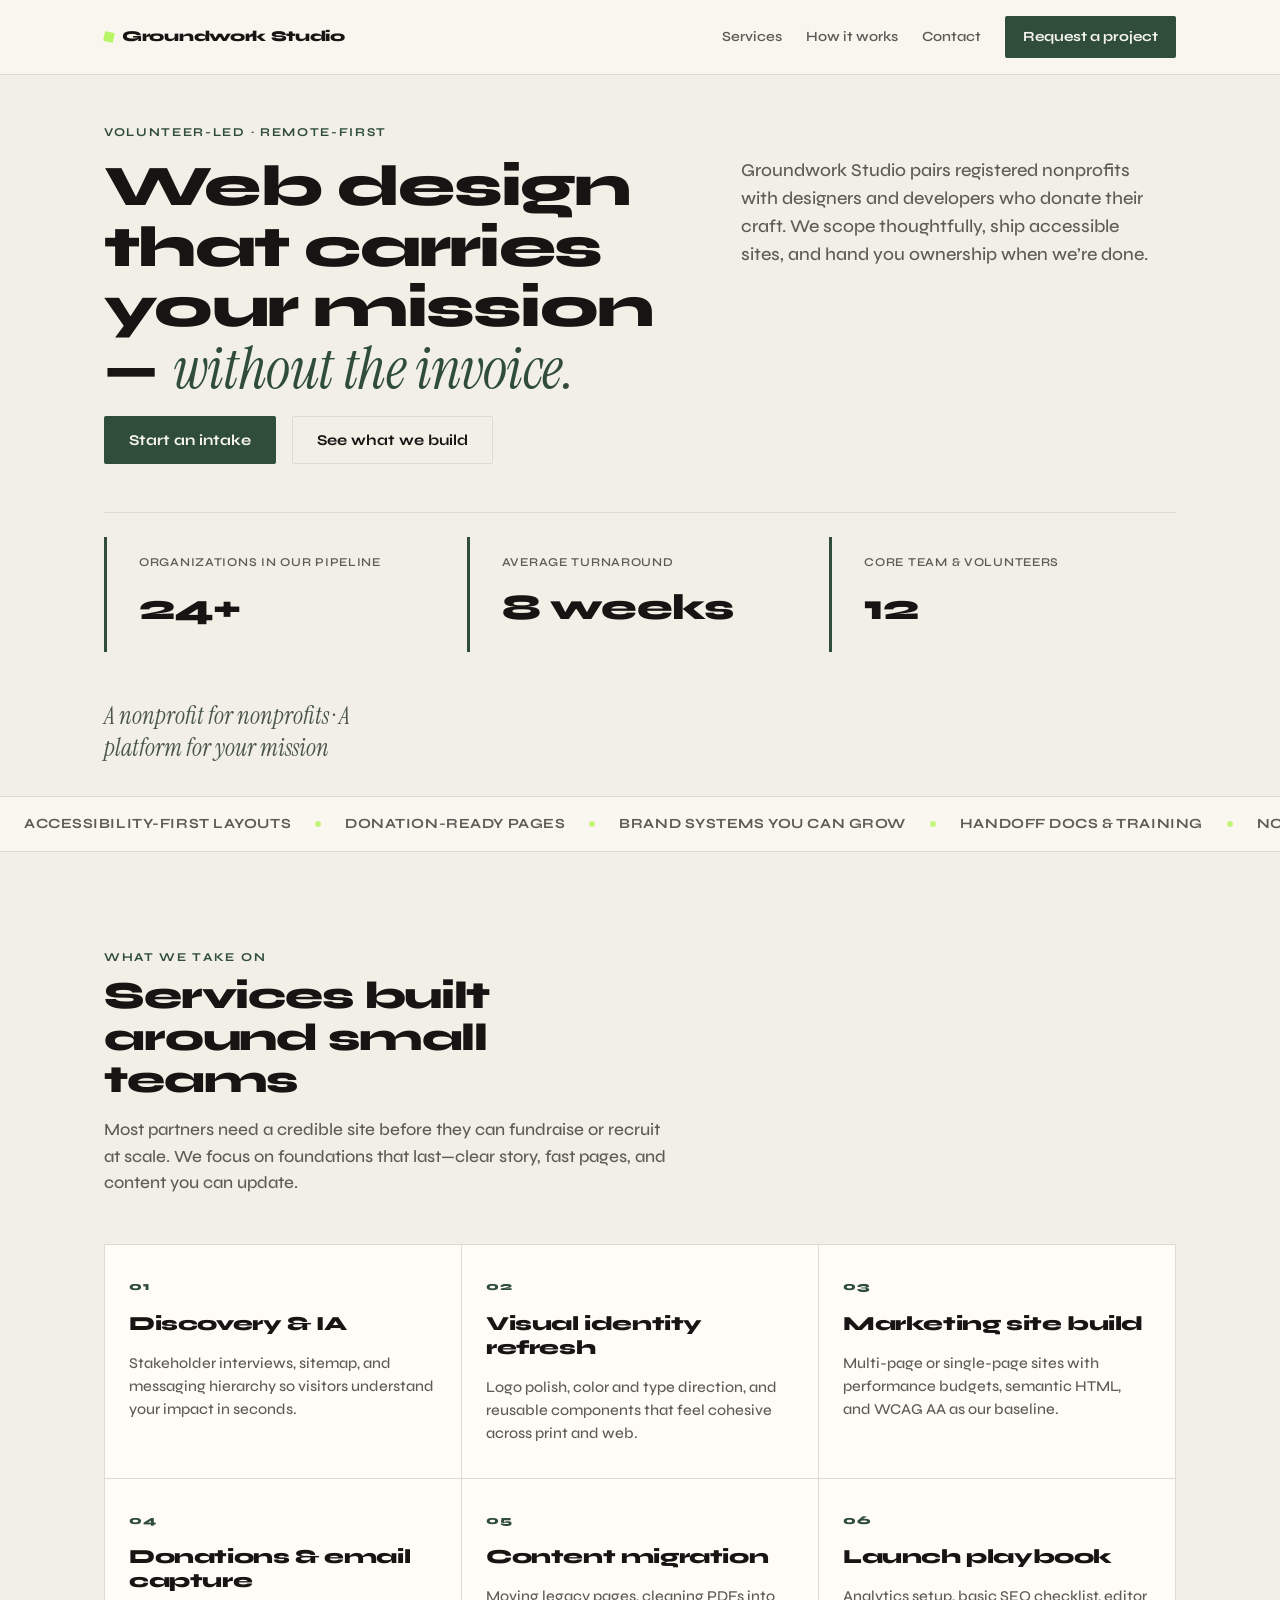
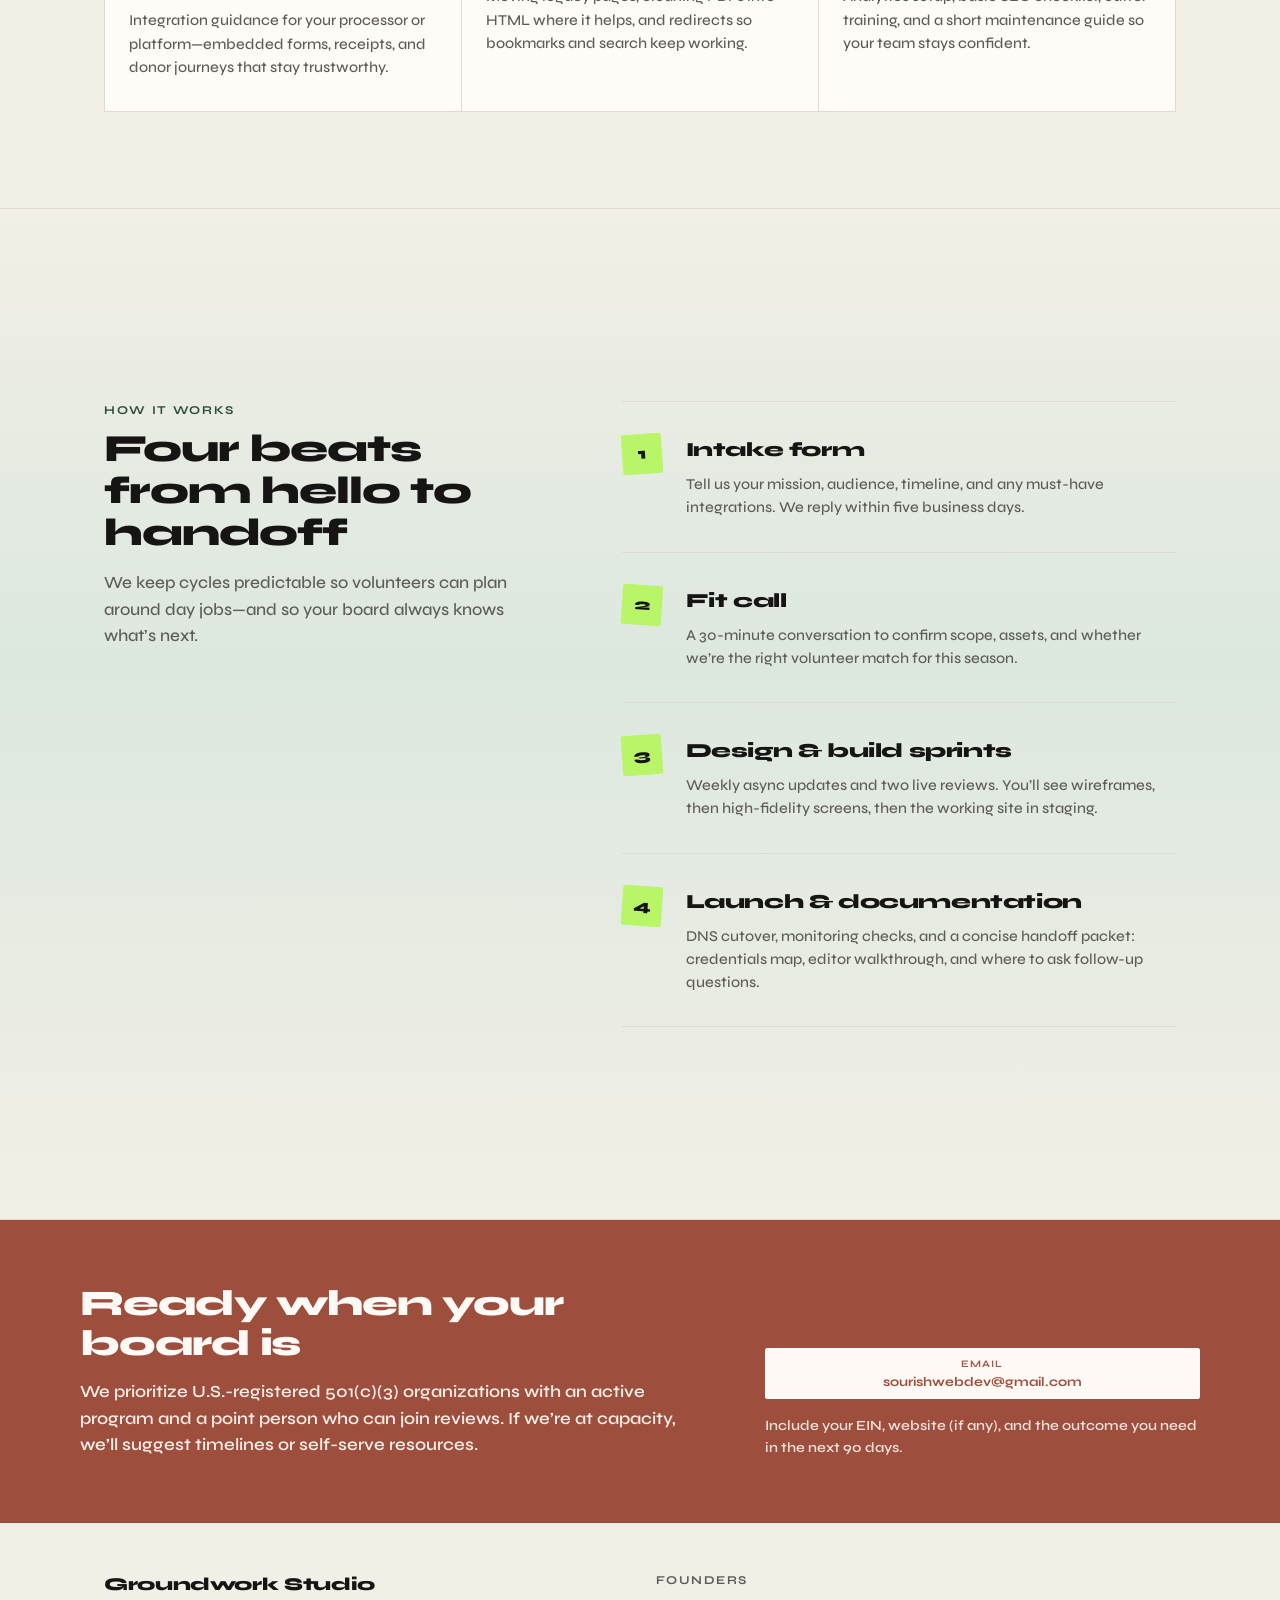
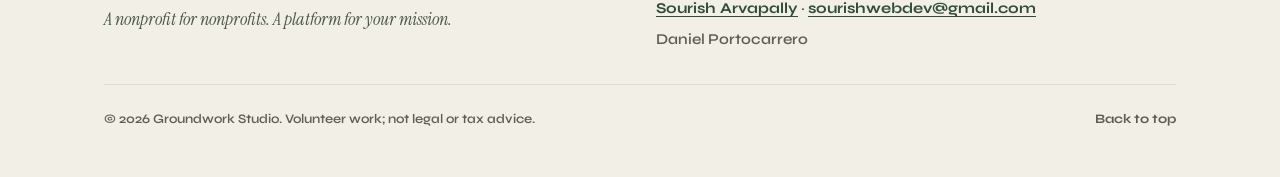
==== index.html @ df9b1c4f "Initial commit: Groundwork Studio site and demo folders" ====
<!DOCTYPE html>
<html lang="en">
  <head>
    <meta charset="UTF-8" />
    <meta name="viewport" content="width=device-width, initial-scale=1.0" />
    <meta name="theme-color" content="#f2efe6" />
    <meta
      name="description"
      content="Groundwork Studio — free web design for registered nonprofits. Built by volunteers who believe your mission deserves a strong home online."
    />
    <title>Groundwork Studio — Web design for nonprofits, at no cost</title>
    <link rel="preconnect" href="https://fonts.googleapis.com" />
    <link rel="preconnect" href="https://fonts.gstatic.com" crossorigin />
    <link
      href="https://fonts.googleapis.com/css2?family=Instrument+Serif:ital@0;1&family=Syne:wght@400;500;600;700;800&display=swap"
      rel="stylesheet"
    />
    <link rel="stylesheet" href="styles.css" />
  </head>
  <body>
    <a class="skip-link" href="#main">Skip to content</a>

    <header class="site-header" id="top">
      <nav class="nav" aria-label="Primary">
        <a class="nav__brand" href="#top">
          <span class="nav__brand-mark" aria-hidden="true"></span>
          Groundwork Studio
        </a>
        <button
          class="nav__toggle"
          type="button"
          aria-expanded="false"
          aria-controls="nav-menu"
          data-nav-toggle
        >
          <span class="nav__toggle-bar" aria-hidden="true"></span>
          <span class="nav__toggle-bar" aria-hidden="true"></span>
          <span class="visually-hidden">Menu</span>
        </button>
        <div class="nav__links" id="nav-menu" data-nav-menu>
          <a class="nav__link" href="#services">Services</a>
          <a class="nav__link" href="#process">How it works</a>
          <a class="nav__link" href="#contact">Contact</a>
          <a class="nav__cta" href="#apply">Request a project</a>
        </div>
      </nav>
    </header>

    <main id="main">
      <section class="hero" aria-labelledby="hero-title">
        <div class="hero__grid">
          <p class="hero__eyebrow">Volunteer-led · Remote-first</p>
          <h1 id="hero-title" class="hero__title">
            Web design that carries your mission—
            <em class="hero__title-accent">without the invoice.</em>
          </h1>
          <p class="hero__lede">
            Groundwork Studio pairs registered nonprofits with designers and developers who
            donate their craft. We scope thoughtfully, ship accessible sites, and hand you
            ownership when we’re done.
          </p>
          <div class="hero__actions">
            <a class="btn btn--primary" href="#apply">Start an intake</a>
            <button type="button" class="btn btn--ghost" data-open-portfolio>
              See what we build
            </button>
          </div>
          <dl class="hero__stats" aria-label="Impact at a glance">
            <div class="hero__stat">
              <dt class="hero__stat-label">Organizations in our pipeline</dt>
              <dd class="hero__stat-value"><span data-count="24">0</span>+</dd>
            </div>
            <div class="hero__stat">
              <dt class="hero__stat-label">Average turnaround</dt>
              <dd class="hero__stat-value"><span data-count="8">0</span> weeks</dd>
            </div>
            <div class="hero__stat">
              <dt class="hero__stat-label">Core team &amp; volunteers</dt>
              <dd class="hero__stat-value"><span data-count="12">0</span></dd>
            </div>
          </dl>
        </div>
        <p class="hero__tagline" aria-hidden="true">
          <span class="hero__tagline-inner">A nonprofit for nonprofits · A platform for your mission</span>
        </p>
      </section>

      <div class="marquee" role="presentation" aria-hidden="true">
        <div class="marquee__track">
          <div class="marquee__group">
            <span>Accessibility-first layouts</span>
            <span class="marquee__dot"></span>
            <span>Donation-ready pages</span>
            <span class="marquee__dot"></span>
            <span>Brand systems you can grow</span>
            <span class="marquee__dot"></span>
            <span>Handoff docs &amp; training</span>
            <span class="marquee__dot"></span>
            <span>No agency retainers</span>
            <span class="marquee__dot"></span>
          </div>
          <div class="marquee__group" aria-hidden="true">
            <span>Accessibility-first layouts</span>
            <span class="marquee__dot"></span>
            <span>Donation-ready pages</span>
            <span class="marquee__dot"></span>
            <span>Brand systems you can grow</span>
            <span class="marquee__dot"></span>
            <span>Handoff docs &amp; training</span>
            <span class="marquee__dot"></span>
            <span>No agency retainers</span>
            <span class="marquee__dot"></span>
          </div>
        </div>
      </div>

      <section class="section section--services" id="services" aria-labelledby="services-title">
        <div class="section__head">
          <p class="section__kicker">What we take on</p>
          <h2 id="services-title" class="section__title">Services built around small teams</h2>
          <p class="section__intro">
            Most partners need a credible site before they can fundraise or recruit at scale. We
            focus on foundations that last—clear story, fast pages, and content you can update.
          </p>
        </div>
        <ul class="services">
          <li class="service-card">
            <span class="service-card__index">01</span>
            <h3 class="service-card__title">Discovery &amp; IA</h3>
            <p class="service-card__text">
              Stakeholder interviews, sitemap, and messaging hierarchy so visitors understand
              your impact in seconds.
            </p>
          </li>
          <li class="service-card">
            <span class="service-card__index">02</span>
            <h3 class="service-card__title">Visual identity refresh</h3>
            <p class="service-card__text">
              Logo polish, color and type direction, and reusable components that feel cohesive
              across print and web.
            </p>
          </li>
          <li class="service-card">
            <span class="service-card__index">03</span>
            <h3 class="service-card__title">Marketing site build</h3>
            <p class="service-card__text">
              Multi-page or single-page sites with performance budgets, semantic HTML, and WCAG
              AA as our baseline.
            </p>
          </li>
          <li class="service-card">
            <span class="service-card__index">04</span>
            <h3 class="service-card__title">Donations &amp; email capture</h3>
            <p class="service-card__text">
              Integration guidance for your processor or platform—embedded forms, receipts, and
              donor journeys that stay trustworthy.
            </p>
          </li>
          <li class="service-card">
            <span class="service-card__index">05</span>
            <h3 class="service-card__title">Content migration</h3>
            <p class="service-card__text">
              Moving legacy pages, cleaning PDFs into HTML where it helps, and redirects so
              bookmarks and search keep working.
            </p>
          </li>
          <li class="service-card">
            <span class="service-card__index">06</span>
            <h3 class="service-card__title">Launch playbook</h3>
            <p class="service-card__text">
              Analytics setup, basic SEO checklist, editor training, and a short maintenance guide
              so your team stays confident.
            </p>
          </li>
        </ul>
      </section>

      <section class="section section--process" id="process" aria-labelledby="process-title">
        <div class="process-layout">
          <div class="process-layout__intro">
            <p class="section__kicker">How it works</p>
            <h2 id="process-title" class="section__title">Four beats from hello to handoff</h2>
            <p class="section__intro">
              We keep cycles predictable so volunteers can plan around day jobs—and so your board
              always knows what’s next.
            </p>
          </div>
          <ol class="steps">
            <li class="step">
              <span class="step__num" aria-hidden="true">1</span>
              <div class="step__body">
                <h3 class="step__title">Intake form</h3>
                <p class="step__text">
                  Tell us your mission, audience, timeline, and any must-have integrations. We
                  reply within five business days.
                </p>
              </div>
            </li>
            <li class="step">
              <span class="step__num" aria-hidden="true">2</span>
              <div class="step__body">
                <h3 class="step__title">Fit call</h3>
                <p class="step__text">
                  A 30-minute conversation to confirm scope, assets, and whether we’re the right
                  volunteer match for this season.
                </p>
              </div>
            </li>
            <li class="step">
              <span class="step__num" aria-hidden="true">3</span>
              <div class="step__body">
                <h3 class="step__title">Design &amp; build sprints</h3>
                <p class="step__text">
                  Weekly async updates and two live reviews. You’ll see wireframes, then high-fidelity
                  screens, then the working site in staging.
                </p>
              </div>
            </li>
            <li class="step">
              <span class="step__num" aria-hidden="true">4</span>
              <div class="step__body">
                <h3 class="step__title">Launch &amp; documentation</h3>
                <p class="step__text">
                  DNS cutover, monitoring checks, and a concise handoff packet: credentials map,
                  editor walkthrough, and where to ask follow-up questions.
                </p>
              </div>
            </li>
          </ol>
        </div>
      </section>

      <section class="cta-band" id="apply" aria-labelledby="cta-title">
        <div class="cta-band__inner">
          <div class="cta-band__copy">
            <h2 id="cta-title" class="cta-band__title">Ready when your board is</h2>
            <p class="cta-band__text">
              We prioritize U.S.-registered 501(c)(3) organizations with an active program and a
              point person who can join reviews. If we’re at capacity, we’ll suggest timelines or
              self-serve resources.
            </p>
          </div>
          <div class="cta-band__actions" id="contact">
            <a
              class="btn btn--dark btn--stacked"
              href="mailto:sourishwebdev@gmail.com?subject=Groundwork%20Studio%20project%20intake"
            >
              <span class="btn__pretext">Email</span>
              <span class="btn__email">sourishwebdev@gmail.com</span>
            </a>
            <p class="cta-band__note">
              Include your EIN, website (if any), and the outcome you need in the next 90 days.
            </p>
          </div>
        </div>
      </section>
    </main>

    <dialog class="portfolio-modal" id="portfolio-modal" aria-labelledby="portfolio-modal-title">
      <div class="portfolio-modal__panel">
        <div class="portfolio-modal__head">
          <div>
            <h2 id="portfolio-modal-title" class="portfolio-modal__title">What we build</h2>
            <p class="portfolio-modal__subtitle">
              Four static demos—each opens in its own folder so you can click around the full layout.
            </p>
          </div>
          <button
            type="button"
            class="portfolio-modal__close"
            data-close-portfolio
            aria-label="Close"
          >
            <span aria-hidden="true">×</span>
          </button>
        </div>
        <ul class="portfolio-modal__grid">
          <li>
            <a class="portfolio-modal__card" href="animalshelter/index.html">
              <span class="portfolio-modal__card-title">Mohawk Hudson Humane Center</span>
              <span class="portfolio-modal__card-desc">
                Adoption stories, donate and volunteer paths, and a calm layout built around animals
                finding homes.
              </span>
              <span class="portfolio-modal__card-go" aria-hidden="true">Open demo →</span>
            </a>
          </li>
          <li>
            <a class="portfolio-modal__card" href="barbershop/index.html">
              <span class="portfolio-modal__card-title">The Branded Barber</span>
              <span class="portfolio-modal__card-desc">
                Neighborhood shop energy—services, hours, and booking-style prompts without a heavy
                booking engine.
              </span>
              <span class="portfolio-modal__card-go" aria-hidden="true">Open demo →</span>
            </a>
          </li>
          <li>
            <a class="portfolio-modal__card" href="commartgallery/index.html">
              <span class="portfolio-modal__card-title">Albany Center Art Gallery</span>
              <span class="portfolio-modal__card-desc">
                A community gallery feel—exhibitions, visiting info, and membership framed for first-time
                visitors.
              </span>
              <span class="portfolio-modal__card-go" aria-hidden="true">Open demo →</span>
            </a>
          </li>
          <li>
            <a class="portfolio-modal__card" href="fcsaints/index.html">
              <span class="portfolio-modal__card-title">FC Saints</span>
              <span class="portfolio-modal__card-desc">
                Youth club storytelling—practice schedules, registration cues, and team pride pages
                parents can scan quickly.
              </span>
              <span class="portfolio-modal__card-go" aria-hidden="true">Open demo →</span>
            </a>
          </li>
        </ul>
        <p class="portfolio-modal__disclaimer">
          These demos are not live sites for the named organizations. They only showcase our
          volunteers’ skills, and those businesses and nonprofits have no affiliation with Groundwork
          Studio or these pages.
        </p>
      </div>
    </dialog>

    <footer class="site-footer">
      <div class="site-footer__top">
        <div class="site-footer__brand">
          <p class="site-footer__name">Groundwork Studio</p>
          <p class="site-footer__slogan">
            <em>A nonprofit for nonprofits.</em> <em>A platform for your mission.</em>
          </p>
        </div>
        <div class="site-footer__founders">
          <p class="site-footer__label">Founders</p>
          <ul class="site-footer__list">
            <li>
              <a href="https://sourishwebdev.github.io" rel="noopener noreferrer">Sourish Arvapally</a>
              ·
              <a href="mailto:sourishwebdev@gmail.com">sourishwebdev@gmail.com</a>
            </li>
            <li>Daniel Portocarrero</li>
          </ul>
        </div>
      </div>
      <div class="site-footer__bottom">
        <p class="site-footer__legal">© <span data-year></span> Groundwork Studio. Volunteer work; not legal or tax advice.</p>
        <a class="site-footer__back" href="#top">Back to top</a>
      </div>
    </footer>

    <script src="main.js" defer></script>
  </body>
</html>
---- styles.css ----
/* Groundwork Studio — vanilla CSS */
:root {
  /* Warm “community” base — calmer than dark + neon lime */
  --bg: #f2efe6;
  --bg-elevated: #faf7f0;
  --surface: #fffcf7;
  --text: #161513;
  --text-muted: #5e5c56;
  --border: #e0dbd1;
  /* Deep sage: trust + growth without startup-blue */
  --accent: #2f4d3a;
  --accent-hover: #243c2d;
  --accent-soft: #dce8df;
  --on-accent: #f7f5ef;
  /* Original lime: small sparks only (still “on brand”) */
  --lime-pop: #b8f567;
  /* Warm CTA strip — welcoming, human */
  --brick: #9d4e3c;
  --brick-deep: #7a3d30;
  --on-brick: #fffaf5;
  --font-heading: "Syne", system-ui, sans-serif;
  --font-accent: "Instrument Serif", Georgia, serif;
  --space-1: 4px;
  --space-2: 8px;
  --space-3: 16px;
  --space-4: 24px;
  --space-5: 32px;
  --space-6: 48px;
  --space-7: 64px;
  --space-8: 96px;
  --content-max: 1120px;
  --nav-h: 72px;
}

*,
*::before,
*::after {
  box-sizing: border-box;
}

html {
  scroll-behavior: smooth;
}

@media (prefers-reduced-motion: reduce) {
  html {
    scroll-behavior: auto;
  }

  .marquee__track {
    animation: none !important;
  }
}

body {
  margin: 0;
  font-family: var(--font-heading);
  font-weight: 500;
  font-size: 17px;
  line-height: 1.55;
  color: var(--text);
  background-color: var(--bg);
  -webkit-font-smoothing: antialiased;
}

img {
  max-width: 100%;
  height: auto;
}

a {
  color: var(--accent);
  text-decoration-thickness: 1px;
  text-underline-offset: 3px;
  transition: color 0.15s ease, text-decoration-color 0.15s ease;
}

a:hover {
  color: var(--accent-hover);
}

a:focus-visible {
  outline: 2px solid var(--accent);
  outline-offset: 3px;
}

a:active {
  color: var(--accent-hover);
}

.visually-hidden {
  position: absolute;
  width: 1px;
  height: 1px;
  padding: 0;
  margin: -1px;
  overflow: hidden;
  clip: rect(0, 0, 0, 0);
  white-space: nowrap;
  border: 0;
}

.skip-link {
  position: absolute;
  left: var(--space-3);
  top: var(--space-3);
  padding: var(--space-2) var(--space-3);
  background: var(--accent);
  color: var(--on-accent);
  font-size: 14px;
  font-weight: 700;
  z-index: 1000;
  transform: translateY(-200%);
  transition: transform 0.2s ease;
}

.skip-link:focus {
  transform: translateY(0);
  outline: 2px solid var(--lime-pop);
  outline-offset: 2px;
}

/* ——— Sticky nav ——— */
.site-header {
  position: sticky;
  top: 0;
  z-index: 50;
  background: color-mix(in srgb, var(--bg-elevated) 90%, transparent);
  backdrop-filter: blur(12px);
  border-bottom: 1px solid var(--border);
}

@supports not (backdrop-filter: blur(12px)) {
  .site-header {
    background: var(--bg);
  }
}

.nav {
  max-width: var(--content-max);
  margin: 0 auto;
  padding: var(--space-3) var(--space-4);
  min-height: var(--nav-h);
  display: flex;
  align-items: center;
  justify-content: space-between;
  gap: var(--space-4);
}

.nav__brand {
  display: inline-flex;
  align-items: center;
  gap: var(--space-2);
  font-weight: 800;
  font-size: 15px;
  letter-spacing: -0.02em;
  color: var(--text);
  text-decoration: none;
}

.nav__brand:hover {
  color: var(--accent);
}

.nav__brand-mark {
  width: 10px;
  height: 10px;
  background: var(--lime-pop);
  border-radius: 1px;
  transform: rotate(12deg);
}

.nav__toggle {
  display: none;
  flex-direction: column;
  justify-content: center;
  gap: 6px;
  width: 44px;
  height: 44px;
  padding: 0;
  border: 1px solid var(--border);
  background: transparent;
  border-radius: 2px;
  cursor: pointer;
  transition: border-color 0.15s ease, background 0.15s ease;
}

.nav__toggle:hover {
  border-color: var(--accent);
  background: color-mix(in srgb, var(--accent-soft) 65%, transparent);
}

.nav__toggle:focus-visible {
  outline: 2px solid var(--accent);
  outline-offset: 2px;
}

.nav__toggle:active {
  transform: scale(0.98);
}

.nav__toggle-bar {
  display: block;
  width: 20px;
  height: 2px;
  margin: 0 auto;
  background: var(--text);
  transition: background 0.15s ease;
}

.nav__toggle:hover .nav__toggle-bar {
  background: var(--accent);
}

.nav__links {
  display: flex;
  align-items: center;
  gap: var(--space-4);
}

.nav__link {
  font-size: 14px;
  font-weight: 600;
  color: var(--text-muted);
  text-decoration: none;
}

.nav__link:hover {
  color: var(--text);
}

.nav__cta {
  display: inline-flex;
  align-items: center;
  justify-content: center;
  padding: 10px 18px;
  font-size: 14px;
  font-weight: 700;
  color: var(--on-accent);
  background: var(--accent);
  text-decoration: none;
  border-radius: 2px;
  transition: transform 0.15s ease, background 0.15s ease, box-shadow 0.15s ease;
}

.nav__cta:hover {
  color: var(--on-accent);
  background: var(--accent-hover);
  box-shadow: 0 2px 12px color-mix(in srgb, var(--accent) 28%, transparent);
}

.nav__cta:focus-visible {
  outline: 2px solid var(--accent);
  outline-offset: 3px;
}

.nav__cta:active {
  transform: translateY(1px);
}

@media (max-width: 768px) {
  .nav__toggle {
    display: flex;
  }

  .nav__links {
    position: absolute;
    left: 0;
    right: 0;
    top: 100%;
    flex-direction: column;
    align-items: stretch;
    padding: var(--space-4);
    gap: var(--space-3);
    background: var(--bg);
    border-bottom: 1px solid var(--border);
    display: none;
  }

  .nav__links.is-open {
    display: flex;
  }

  .nav__link {
    padding: var(--space-2) 0;
  }

  .nav__cta {
    text-align: center;
  }
}

/* ——— Hero ——— */
.hero {
  padding: var(--space-6) var(--space-4) var(--space-5);
  max-width: var(--content-max);
  margin: 0 auto;
}

.hero__grid {
  display: grid;
  grid-template-columns: 1fr;
  gap: var(--space-4);
}

@media (min-width: 900px) {
  .hero__grid {
    grid-template-columns: minmax(0, 1.15fr) minmax(0, 0.85fr);
    grid-template-rows: auto auto auto 1fr;
    column-gap: var(--space-6);
    row-gap: var(--space-3);
  }

  .hero__eyebrow {
    grid-column: 1 / -1;
  }

  .hero__title {
    grid-column: 1 / 2;
    grid-row: 2 / 3;
  }

  .hero__lede {
    grid-column: 2 / 3;
    grid-row: 2 / 4;
    align-self: start;
    margin-top: var(--space-5);
  }

  .hero__actions {
    grid-column: 1 / 2;
    grid-row: 3 / 4;
  }

  .hero__stats {
    grid-column: 1 / -1;
    grid-row: 4 / 5;
  }
}

.hero__eyebrow {
  margin: 0;
  font-size: 12px;
  font-weight: 700;
  letter-spacing: 0.14em;
  text-transform: uppercase;
  color: var(--accent);
}

.hero__title {
  margin: 0;
  font-size: clamp(2.25rem, 4.5vw, 3.75rem);
  font-weight: 800;
  line-height: 1.05;
  letter-spacing: -0.03em;
}

.hero__title-accent {
  font-family: var(--font-accent);
  font-style: italic;
  font-weight: 400;
  color: var(--accent);
  letter-spacing: -0.01em;
}

.hero__lede {
  margin: 0;
  font-size: 18px;
  font-weight: 500;
  color: var(--text-muted);
  max-width: 38ch;
}

.hero__actions {
  display: flex;
  flex-wrap: wrap;
  gap: var(--space-3);
}

.btn {
  display: inline-flex;
  align-items: center;
  justify-content: center;
  min-height: 48px;
  padding: 0 var(--space-4);
  font-family: inherit;
  font-size: 15px;
  font-weight: 700;
  border-radius: 2px;
  cursor: pointer;
  text-decoration: none;
  border: 1px solid transparent;
  transition: transform 0.15s ease, background 0.15s ease, color 0.15s ease, border-color 0.15s ease,
    box-shadow 0.15s ease;
}

.btn:focus-visible {
  outline: 2px solid var(--accent);
  outline-offset: 3px;
}

.btn:active {
  transform: translateY(1px);
}

.btn--primary {
  background: var(--accent);
  color: var(--on-accent);
}

.btn--primary:hover {
  background: var(--accent-hover);
  box-shadow: 0 2px 12px color-mix(in srgb, var(--accent) 28%, transparent);
}

.btn--ghost {
  background: transparent;
  color: var(--text);
  border-color: var(--border);
}

.btn--ghost:hover {
  border-color: var(--accent);
  color: var(--accent);
}

.btn--dark {
  background: var(--on-brick);
  color: var(--brick);
  border-color: var(--on-brick);
}

.btn--dark:hover {
  background: #fff;
  color: var(--brick-deep);
  box-shadow: 0 2px 14px color-mix(in srgb, var(--brick-deep) 22%, transparent);
}

.btn--stacked {
  flex-direction: column;
  gap: var(--space-1);
  padding: var(--space-3) var(--space-4);
  min-height: auto;
  text-align: center;
}

.btn__pretext {
  font-size: 12px;
  font-weight: 700;
  letter-spacing: 0.08em;
  text-transform: uppercase;
  opacity: 0.92;
}

.btn__email {
  font-size: clamp(15px, 3.5vw, 17px);
  font-weight: 800;
  line-height: 1.25;
  overflow-wrap: anywhere;
}

.hero__stats {
  display: grid;
  grid-template-columns: repeat(3, minmax(0, 1fr));
  gap: var(--space-3);
  margin: var(--space-5) 0 0;
  padding: var(--space-4) 0 0;
  border-top: 1px solid var(--border);
}

@media (max-width: 600px) {
  .hero__stats {
    grid-template-columns: 1fr;
  }
}

.hero__stat {
  padding: var(--space-3) var(--space-3) var(--space-3) var(--space-5);
  border-left: 3px solid var(--accent);
}

.hero__stat-label {
  margin: 0 0 var(--space-2);
  font-size: 12px;
  font-weight: 600;
  letter-spacing: 0.06em;
  text-transform: uppercase;
  color: var(--text-muted);
}

.hero__stat-value {
  margin: 0;
  font-size: clamp(1.75rem, 4vw, 2.25rem);
  font-weight: 800;
  letter-spacing: -0.02em;
}

.hero__tagline {
  margin: var(--space-6) 0 0;
  padding: 0;
  font-family: var(--font-accent);
  font-size: clamp(1.25rem, 2.5vw, 1.5rem);
  font-style: italic;
  color: var(--text-muted);
  line-height: 1.35;
  max-width: 28ch;
}

.hero__tagline-inner {
  color: color-mix(in srgb, var(--accent) 42%, var(--text-muted));
}

/* ——— Marquee ——— */
.marquee {
  overflow: hidden;
  border-top: 1px solid var(--border);
  border-bottom: 1px solid var(--border);
  background: var(--bg-elevated);
}

.marquee__track {
  display: flex;
  width: max-content;
  gap: 0;
  animation: marquee-scroll 32s linear infinite;
}

.marquee__group {
  display: flex;
  align-items: center;
  flex-shrink: 0;
  gap: var(--space-4);
  padding: var(--space-3) var(--space-4);
  font-size: 14px;
  font-weight: 700;
  letter-spacing: 0.04em;
  text-transform: uppercase;
  color: var(--text-muted);
}

.marquee__group span:not(.marquee__dot) {
  white-space: nowrap;
}

.marquee__dot {
  width: 6px;
  height: 6px;
  background: var(--lime-pop);
  border-radius: 50%;
  flex-shrink: 0;
  opacity: 0.85;
}

@keyframes marquee-scroll {
  to {
    transform: translateX(-50%);
  }
}

/* ——— Sections ——— */
.section {
  padding: var(--space-8) var(--space-4);
  max-width: var(--content-max);
  margin: 0 auto;
}

.section__head {
  max-width: 52ch;
  margin-bottom: var(--space-6);
}

.section__kicker {
  margin: 0 0 var(--space-2);
  font-size: 12px;
  font-weight: 700;
  letter-spacing: 0.14em;
  text-transform: uppercase;
  color: var(--accent);
}

.section__title {
  margin: 0 0 var(--space-3);
  font-size: clamp(1.75rem, 3vw, 2.5rem);
  font-weight: 800;
  letter-spacing: -0.03em;
  line-height: 1.1;
}

.section__intro {
  margin: 0;
  font-size: 17px;
  font-weight: 500;
  color: var(--text-muted);
}

/* ——— Services grid ——— */
.services {
  list-style: none;
  margin: 0;
  padding: 0;
  display: grid;
  gap: 1px;
  background: var(--border);
  border: 1px solid var(--border);
}

@media (min-width: 640px) {
  .services {
    grid-template-columns: repeat(2, 1fr);
  }
}

@media (min-width: 960px) {
  .services {
    grid-template-columns: repeat(3, 1fr);
  }
}

.service-card {
  background: var(--surface);
  padding: var(--space-5) var(--space-4);
  display: flex;
  flex-direction: column;
  gap: var(--space-3);
  min-height: 100%;
  transition: background 0.2s ease;
}

.service-card:hover {
  background: color-mix(in srgb, var(--accent-soft) 35%, var(--surface));
}

.service-card__index {
  font-size: 12px;
  font-weight: 800;
  letter-spacing: 0.1em;
  color: var(--accent);
}

.service-card__title {
  margin: 0;
  font-size: 20px;
  font-weight: 800;
  letter-spacing: -0.02em;
  line-height: 1.2;
}

.service-card__text {
  margin: 0;
  font-size: 15px;
  font-weight: 500;
  color: var(--text-muted);
  line-height: 1.55;
}

/* ——— Process ——— */
.section--process {
  max-width: none;
  padding-left: 0;
  padding-right: 0;
  background: linear-gradient(180deg, var(--bg) 0%, var(--accent-soft) 45%, var(--bg) 100%);
  border-top: 1px solid var(--border);
  border-bottom: 1px solid var(--border);
}

.process-layout {
  max-width: var(--content-max);
  margin: 0 auto;
  padding: var(--space-8) var(--space-4);
  display: grid;
  gap: var(--space-6);
}

@media (min-width: 900px) {
  .process-layout {
    grid-template-columns: 0.9fr 1.1fr;
    align-items: start;
    gap: var(--space-7);
  }
}

.process-layout__intro .section__intro {
  max-width: 42ch;
}

.steps {
  list-style: none;
  margin: 0;
  padding: 0;
  counter-reset: step;
}

.step {
  display: grid;
  grid-template-columns: auto 1fr;
  gap: var(--space-4);
  padding: var(--space-5) 0;
  border-top: 1px solid var(--border);
}

.step:last-child {
  border-bottom: 1px solid var(--border);
}

.step__num {
  width: 40px;
  height: 40px;
  display: flex;
  align-items: center;
  justify-content: center;
  font-size: 16px;
  font-weight: 800;
  color: var(--text);
  background: var(--lime-pop);
  border-radius: 2px;
  transform: rotate(-4deg);
}

.step:nth-child(even) .step__num {
  transform: rotate(4deg);
}

.step__title {
  margin: 0 0 var(--space-2);
  font-size: 20px;
  font-weight: 800;
  letter-spacing: -0.02em;
}

.step__text {
  margin: 0;
  font-size: 15px;
  font-weight: 500;
  color: var(--text-muted);
  max-width: 55ch;
}

/* ——— CTA band ——— */
.cta-band {
  background: var(--brick);
  color: var(--on-brick);
  padding: var(--space-7) var(--space-4);
}

.cta-band__inner {
  max-width: var(--content-max);
  margin: 0 auto;
  display: grid;
  gap: var(--space-5);
}

@media (min-width: 800px) {
  .cta-band__inner {
    grid-template-columns: 1.2fr 0.8fr;
    align-items: end;
  }
}

.cta-band__title {
  margin: 0 0 var(--space-3);
  font-size: clamp(1.75rem, 3vw, 2.25rem);
  font-weight: 800;
  letter-spacing: -0.03em;
  line-height: 1.1;
}

.cta-band__text {
  margin: 0;
  font-size: 17px;
  font-weight: 600;
  max-width: 50ch;
  opacity: 0.92;
}

.cta-band__actions {
  display: flex;
  flex-direction: column;
  gap: var(--space-3);
}

.cta-band .btn--dark {
  width: 100%;
  text-align: center;
}

.cta-band .btn--stacked {
  min-height: 48px;
  padding: var(--space-2) var(--space-4);
  gap: 2px;
}

.cta-band .btn__pretext {
  font-size: 10px;
  letter-spacing: 0.1em;
}

.cta-band .btn__email {
  font-size: 13px;
  font-weight: 700;
  line-height: 1.2;
}

.cta-band .btn--dark:hover {
  background: #fff;
  color: var(--brick-deep);
  border-color: #fff;
}

.cta-band .btn--dark:focus-visible {
  outline-color: var(--lime-pop);
}

.cta-band__note {
  margin: 0;
  font-size: 14px;
  font-weight: 600;
  opacity: 0.85;
}

/* ——— Footer ——— */
.site-footer {
  padding: var(--space-6) var(--space-4);
  max-width: var(--content-max);
  margin: 0 auto;
}

.site-footer__top {
  display: grid;
  gap: var(--space-5);
  padding-bottom: var(--space-5);
  border-bottom: 1px solid var(--border);
}

@media (min-width: 640px) {
  .site-footer__top {
    grid-template-columns: 1fr 1fr;
  }
}

.site-footer__name {
  margin: 0 0 var(--space-2);
  font-size: 18px;
  font-weight: 800;
  letter-spacing: -0.02em;
}

.site-footer__slogan {
  margin: 0;
  font-family: var(--font-accent);
  font-size: 18px;
  font-style: italic;
  color: var(--text-muted);
  line-height: 1.45;
}

.site-footer__slogan em {
  font-style: italic;
  color: color-mix(in srgb, var(--accent) 50%, var(--text-muted));
}

.site-footer__label {
  margin: 0 0 var(--space-2);
  font-size: 12px;
  font-weight: 700;
  letter-spacing: 0.12em;
  text-transform: uppercase;
  color: var(--text-muted);
}

.site-footer__list {
  list-style: none;
  margin: 0;
  padding: 0;
  font-size: 15px;
  font-weight: 600;
  color: var(--text-muted);
}

.site-footer__list li + li {
  margin-top: var(--space-2);
}

.site-footer__list a {
  font-weight: 700;
}

.site-footer__bottom {
  display: flex;
  flex-wrap: wrap;
  align-items: center;
  justify-content: space-between;
  gap: var(--space-3);
  padding-top: var(--space-4);
  font-size: 13px;
  font-weight: 600;
  color: var(--text-muted);
}

.site-footer__legal {
  margin: 0;
}

.site-footer__back {
  color: var(--text-muted);
  font-weight: 700;
  text-decoration: none;
}

.site-footer__back:hover {
  color: var(--accent);
}

/* ——— Portfolio modal (See what we build) ——— */
.portfolio-modal {
  border: none;
  padding: 0;
  margin: auto;
  max-width: min(640px, calc(100vw - var(--space-4)));
  width: 100%;
  background: transparent;
  color: var(--text);
}

.portfolio-modal::backdrop {
  background: rgba(22, 21, 19, 0.38);
  backdrop-filter: blur(5px);
}

@supports not (backdrop-filter: blur(5px)) {
  .portfolio-modal::backdrop {
    background: rgba(22, 21, 19, 0.52);
  }
}

.portfolio-modal__panel {
  background: var(--surface);
  border: 1px solid var(--border);
  border-radius: 3px;
  padding: var(--space-4);
  max-height: min(88vh, 720px);
  overflow-y: auto;
  box-shadow: 0 20px 50px rgba(0, 0, 0, 0.12);
}

.portfolio-modal__head {
  display: flex;
  align-items: flex-start;
  justify-content: space-between;
  gap: var(--space-3);
  margin-bottom: var(--space-4);
  padding-bottom: var(--space-3);
  border-bottom: 1px solid var(--border);
}

.portfolio-modal__title {
  margin: 0 0 var(--space-2);
  font-size: 22px;
  font-weight: 800;
  letter-spacing: -0.03em;
  line-height: 1.15;
}

.portfolio-modal__subtitle {
  margin: 0;
  font-size: 14px;
  font-weight: 500;
  color: var(--text-muted);
  line-height: 1.45;
  max-width: 42ch;
}

.portfolio-modal__close {
  flex-shrink: 0;
  width: 40px;
  height: 40px;
  display: inline-flex;
  align-items: center;
  justify-content: center;
  margin: 0;
  padding: 0;
  font-family: inherit;
  font-size: 22px;
  line-height: 1;
  font-weight: 400;
  color: var(--text-muted);
  background: transparent;
  border: 1px solid var(--border);
  border-radius: 2px;
  cursor: pointer;
  transition: color 0.15s ease, border-color 0.15s ease, background 0.15s ease, transform 0.15s ease;
}

.portfolio-modal__close:hover {
  color: var(--text);
  border-color: var(--accent);
  background: color-mix(in srgb, var(--accent-soft) 40%, transparent);
}

.portfolio-modal__close:focus-visible {
  outline: 2px solid var(--accent);
  outline-offset: 2px;
}

.portfolio-modal__close:active {
  transform: scale(0.96);
}

.portfolio-modal__grid {
  list-style: none;
  margin: 0;
  padding: 0;
  display: grid;
  gap: var(--space-3);
}

@media (min-width: 520px) {
  .portfolio-modal__grid {
    grid-template-columns: repeat(2, minmax(0, 1fr));
  }
}

.portfolio-modal__card {
  display: flex;
  flex-direction: column;
  gap: var(--space-2);
  height: 100%;
  padding: var(--space-3);
  text-decoration: none;
  color: inherit;
  border: 1px solid var(--border);
  border-radius: 2px;
  background: var(--bg-elevated);
  transition: border-color 0.15s ease, background 0.15s ease, box-shadow 0.15s ease, transform 0.15s ease;
}

.portfolio-modal__card:hover {
  border-color: color-mix(in srgb, var(--accent) 45%, var(--border));
  background: color-mix(in srgb, var(--accent-soft) 22%, var(--surface));
  box-shadow: 0 4px 14px rgba(0, 0, 0, 0.06);
}

.portfolio-modal__card:focus-visible {
  outline: 2px solid var(--accent);
  outline-offset: 2px;
}

.portfolio-modal__card:active {
  transform: translateY(1px);
}

.portfolio-modal__card-title {
  font-size: 16px;
  font-weight: 800;
  letter-spacing: -0.02em;
  line-height: 1.2;
}

.portfolio-modal__card-desc {
  flex: 1;
  font-size: 13px;
  font-weight: 500;
  color: var(--text-muted);
  line-height: 1.45;
}

.portfolio-modal__card-go {
  margin-top: var(--space-1);
  font-size: 12px;
  font-weight: 700;
  letter-spacing: 0.02em;
  color: var(--accent);
}

.portfolio-modal__disclaimer {
  margin: var(--space-4) 0 0;
  padding-top: var(--space-3);
  border-top: 1px solid var(--border);
  font-size: 11px;
  font-weight: 500;
  line-height: 1.5;
  color: var(--text-muted);
}
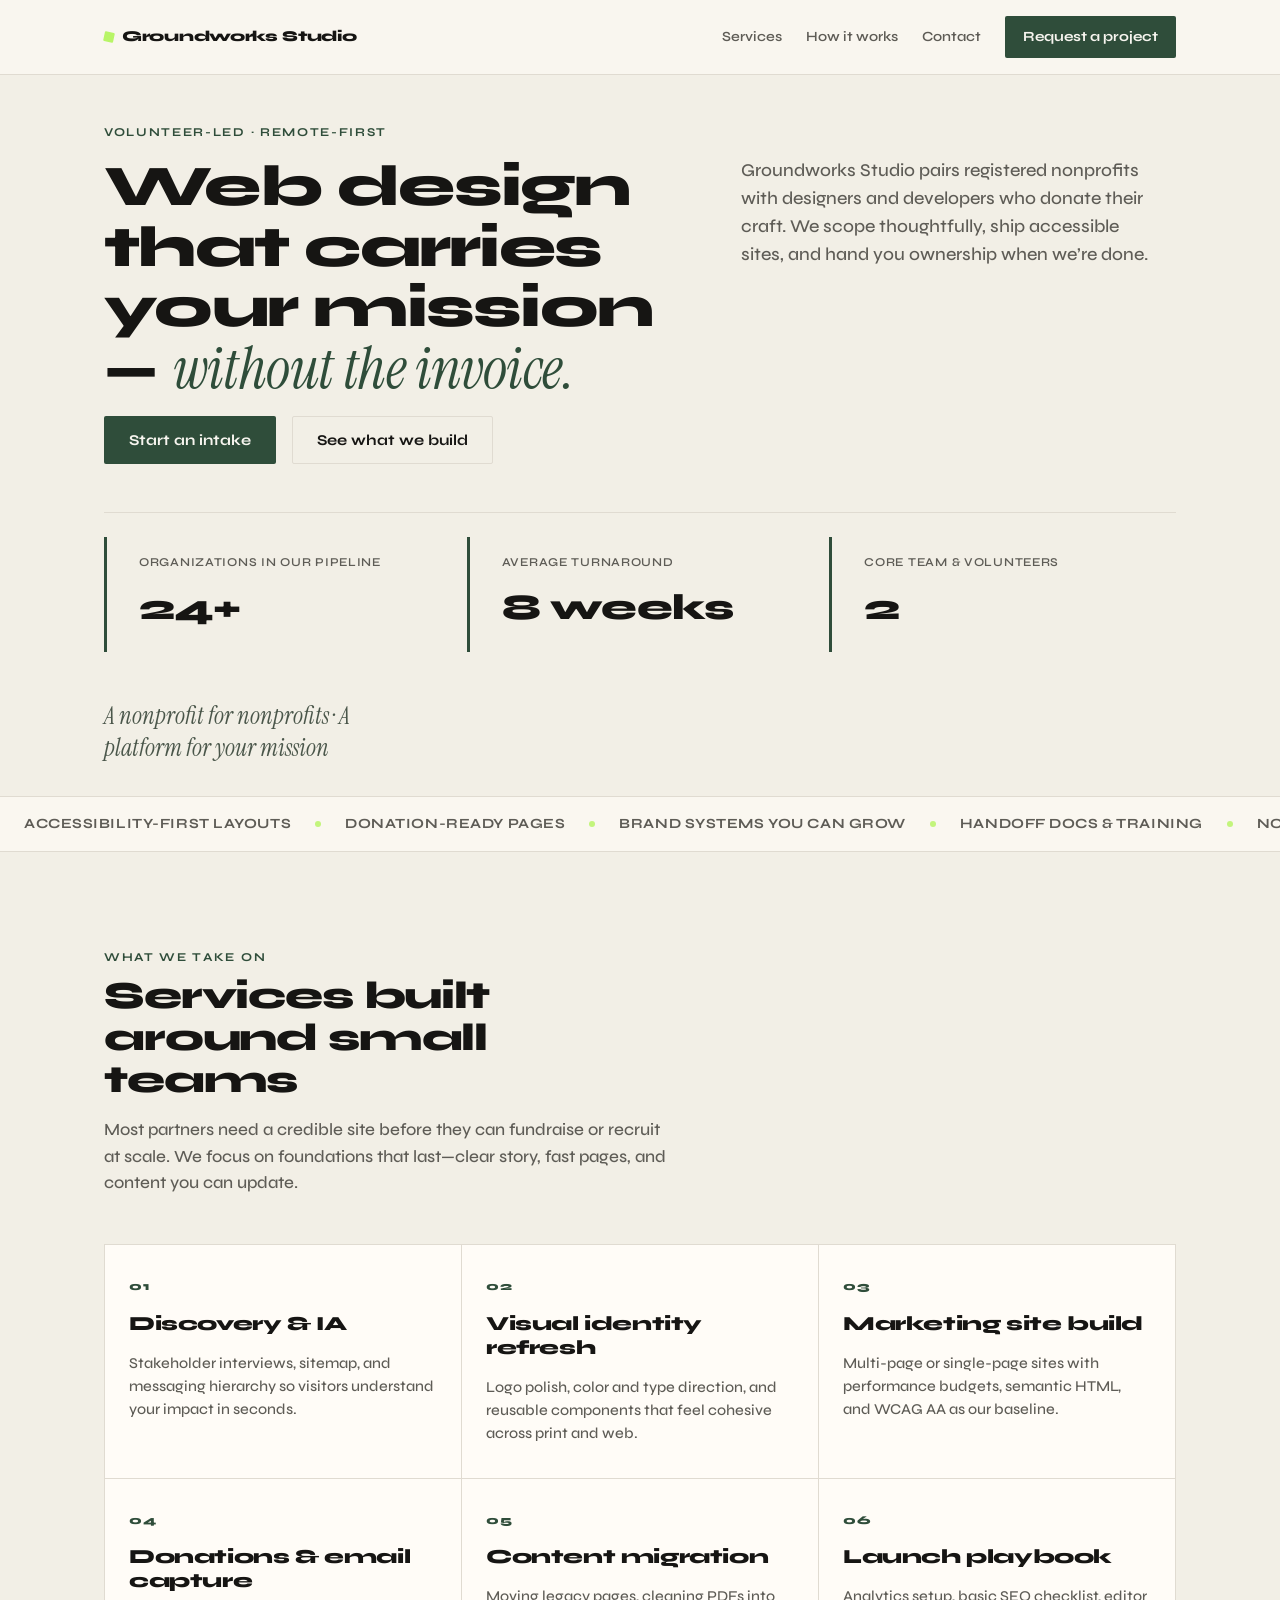
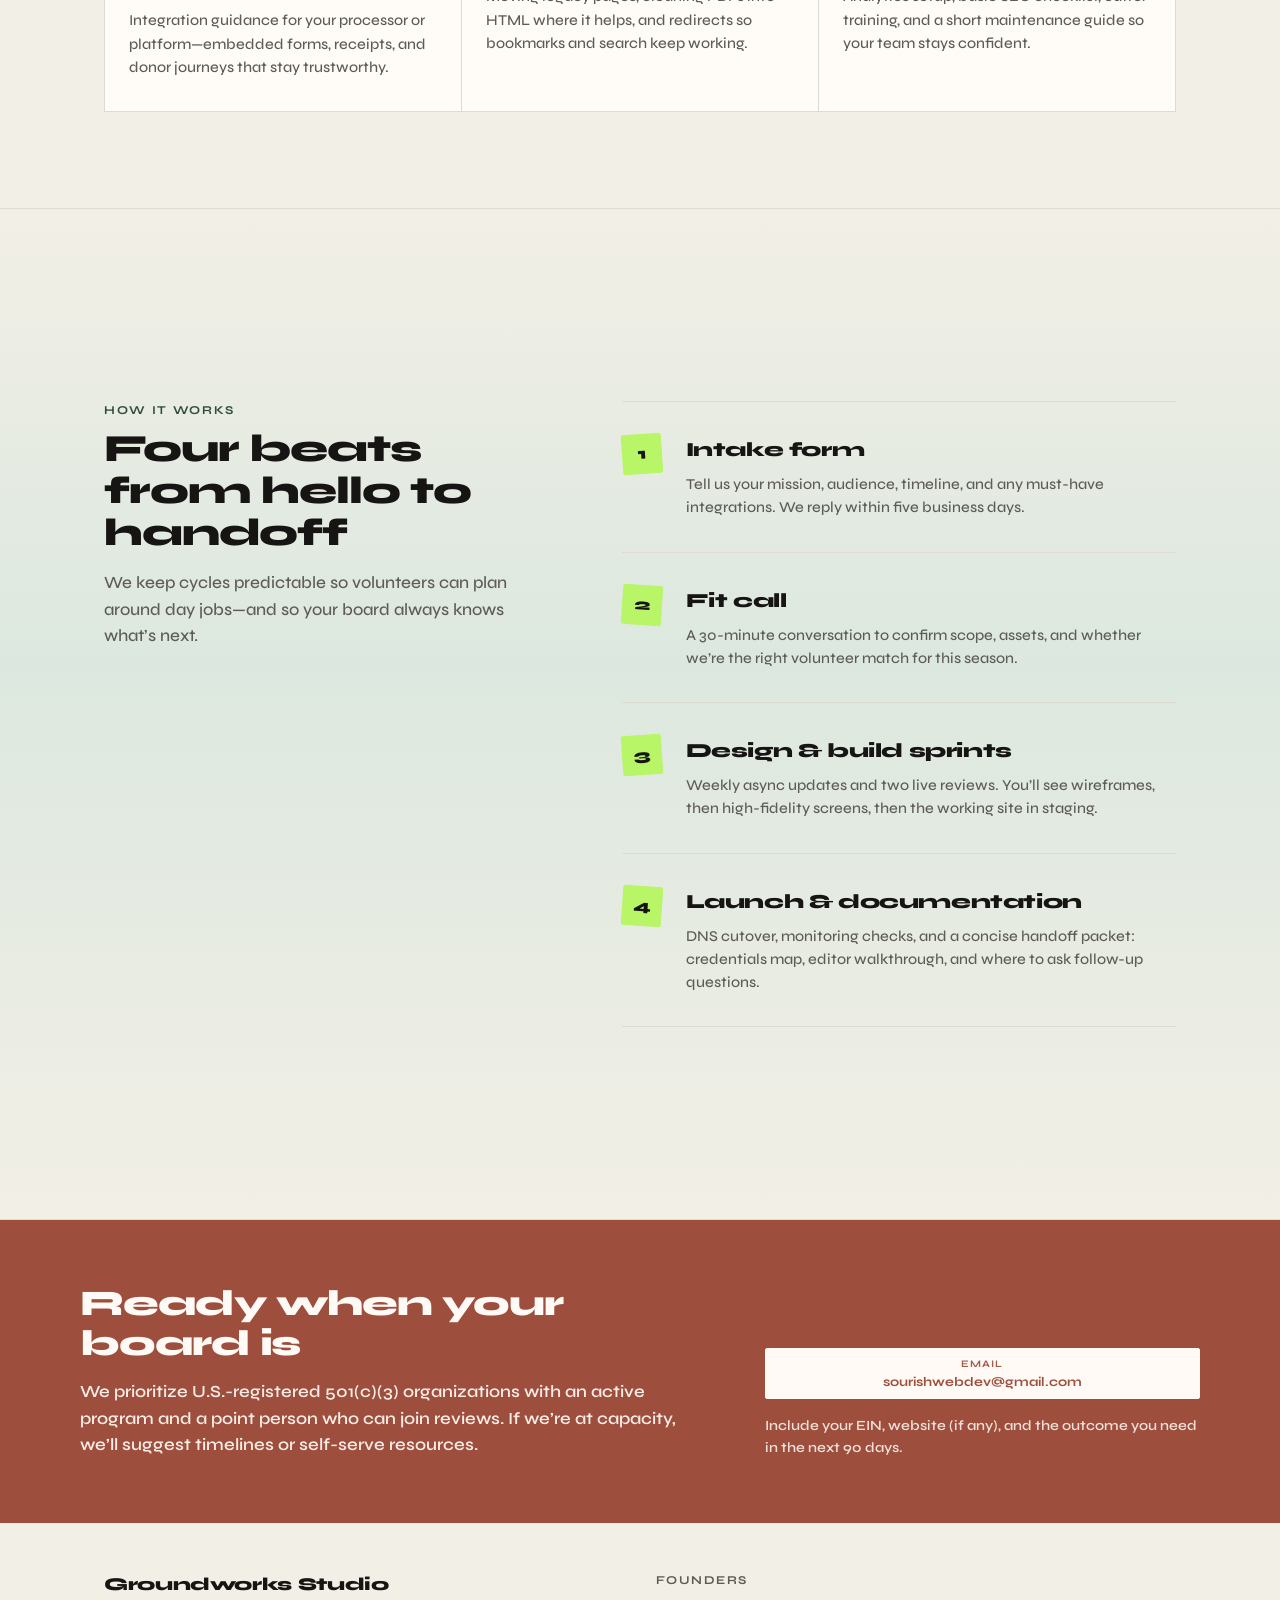
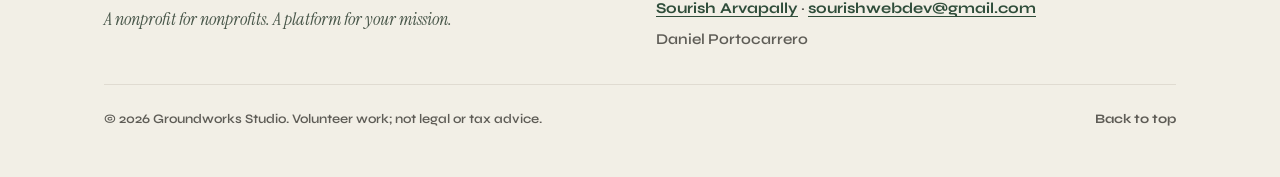
==== commit 2c2e537a: "Great" ====
--- a/index.html
+++ b/index.html
@@ -6,9 +6,9 @@
     <meta name="theme-color" content="#f2efe6" />
     <meta
       name="description"
-      content="Groundwork Studio — free web design for registered nonprofits. Built by volunteers who believe your mission deserves a strong home online."
+      content="Groundworks Studio — free web design for registered nonprofits. Built by volunteers who believe your mission deserves a strong home online."
     />
-    <title>Groundwork Studio — Web design for nonprofits, at no cost</title>
+    <title>Groundworks Studio — Web design for nonprofits, at no cost</title>
     <link rel="preconnect" href="https://fonts.googleapis.com" />
     <link rel="preconnect" href="https://fonts.gstatic.com" crossorigin />
     <link
@@ -24,7 +24,7 @@
       <nav class="nav" aria-label="Primary">
         <a class="nav__brand" href="#top">
           <span class="nav__brand-mark" aria-hidden="true"></span>
-          Groundwork Studio
+          Groundworks Studio
         </a>
         <button
           class="nav__toggle"
@@ -55,7 +55,7 @@
             <em class="hero__title-accent">without the invoice.</em>
           </h1>
           <p class="hero__lede">
-            Groundwork Studio pairs registered nonprofits with designers and developers who
+            Groundworks Studio pairs registered nonprofits with designers and developers who
             donate their craft. We scope thoughtfully, ship accessible sites, and hand you
             ownership when we’re done.
           </p>
@@ -76,7 +76,7 @@
             </div>
             <div class="hero__stat">
               <dt class="hero__stat-label">Core team &amp; volunteers</dt>
-              <dd class="hero__stat-value"><span data-count="12">0</span></dd>
+              <dd class="hero__stat-value"><span data-count="2">0</span></dd>
             </div>
           </dl>
         </div>
@@ -243,7 +243,7 @@
           <div class="cta-band__actions" id="contact">
             <a
               class="btn btn--dark btn--stacked"
-              href="mailto:sourishwebdev@gmail.com?subject=Groundwork%20Studio%20project%20intake"
+              href="mailto:sourishwebdev@gmail.com?subject=Groundworks%20Studio%20project%20intake"
             >
               <span class="btn__pretext">Email</span>
               <span class="btn__email">sourishwebdev@gmail.com</span>
@@ -318,8 +318,7 @@
         </ul>
         <p class="portfolio-modal__disclaimer">
           These demos are not live sites for the named organizations. They only showcase our
-          volunteers’ skills, and those businesses and nonprofits have no affiliation with Groundwork
-          Studio or these pages.
+          volunteers’ skills, and those businesses and nonprofits have no affiliation with Groundworks Studio or these pages.
         </p>
       </div>
     </dialog>
@@ -327,7 +326,7 @@
     <footer class="site-footer">
       <div class="site-footer__top">
         <div class="site-footer__brand">
-          <p class="site-footer__name">Groundwork Studio</p>
+          <p class="site-footer__name">Groundworks Studio</p>
           <p class="site-footer__slogan">
             <em>A nonprofit for nonprofits.</em> <em>A platform for your mission.</em>
           </p>
@@ -345,7 +344,7 @@
         </div>
       </div>
       <div class="site-footer__bottom">
-        <p class="site-footer__legal">© <span data-year></span> Groundwork Studio. Volunteer work; not legal or tax advice.</p>
+        <p class="site-footer__legal">© <span data-year></span> Groundworks Studio. Volunteer work; not legal or tax advice.</p>
         <a class="site-footer__back" href="#top">Back to top</a>
       </div>
     </footer>
--- a/styles.css
+++ b/styles.css
@@ -1,4 +1,4 @@
-/* Groundwork Studio — vanilla CSS */
+/* Groundworks Studio — vanilla CSS */
 :root {
   /* Warm “community” base — calmer than dark + neon lime */
   --bg: #f2efe6;
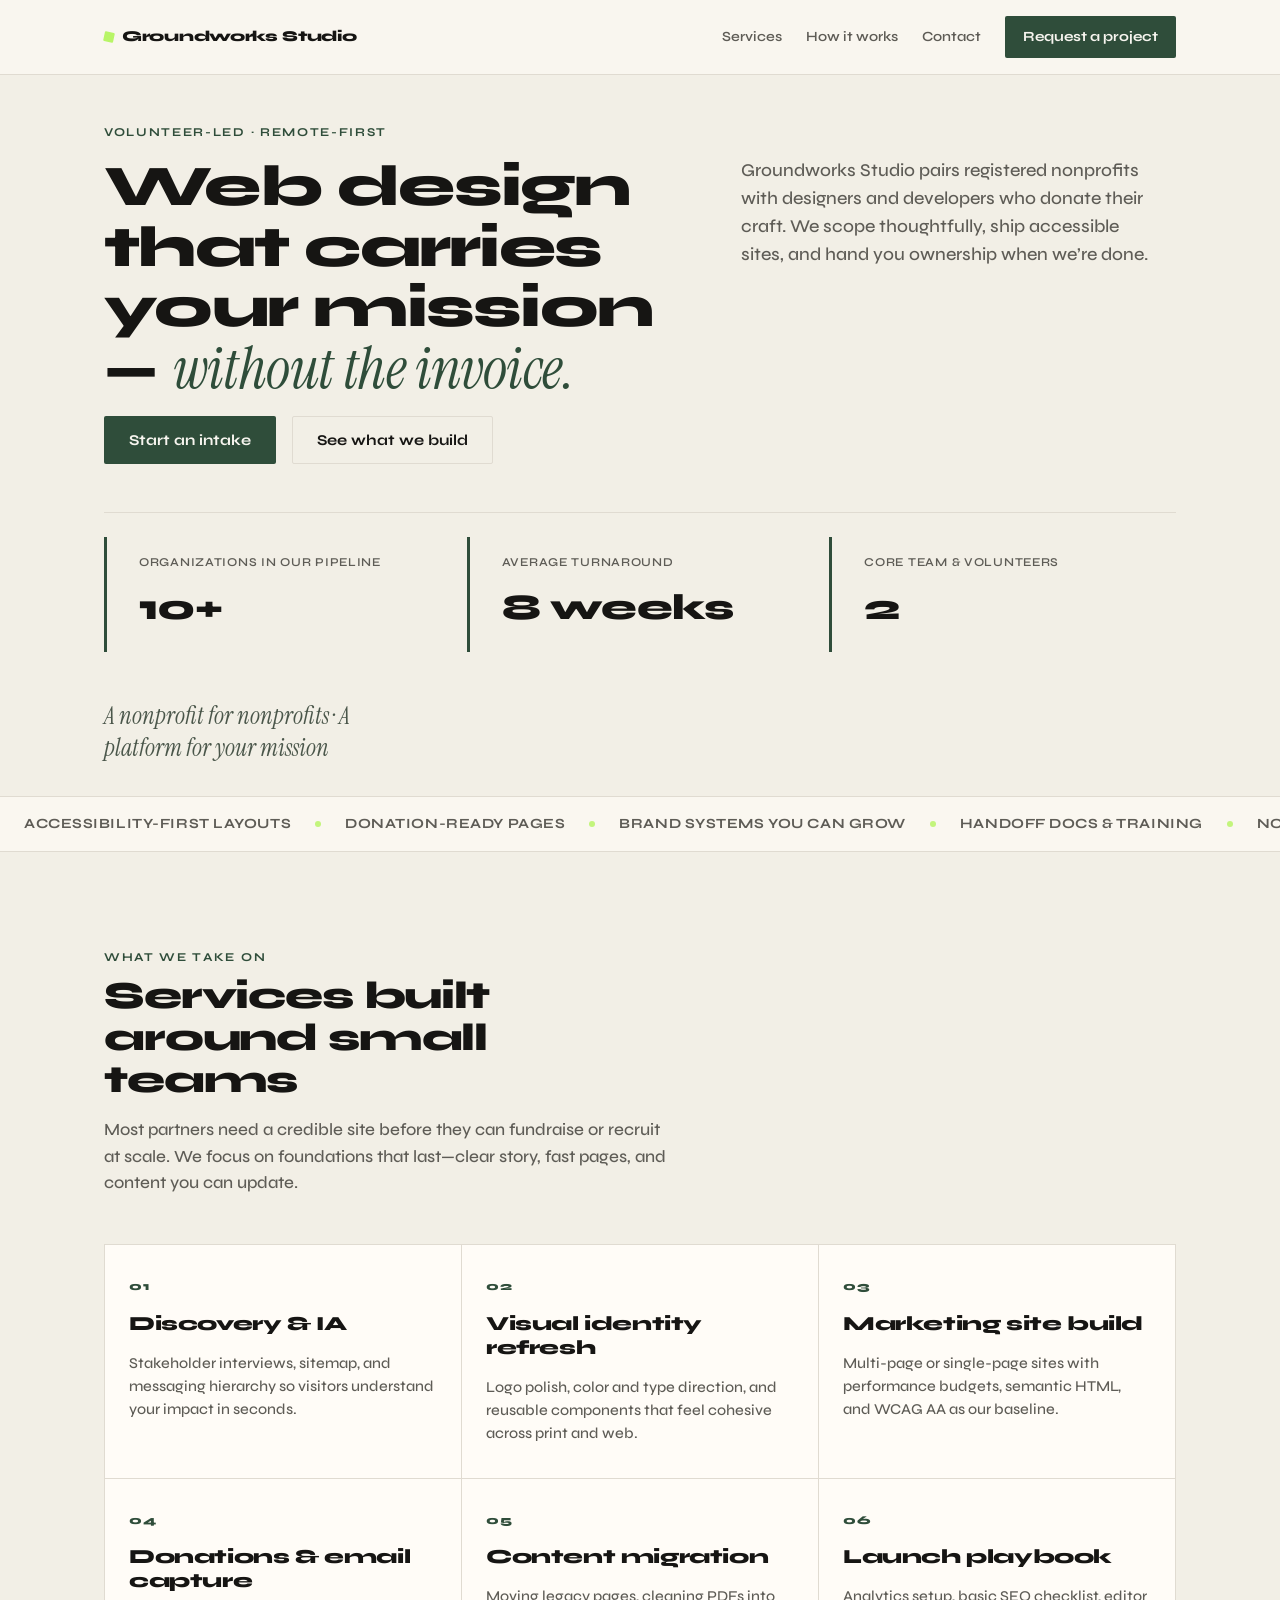
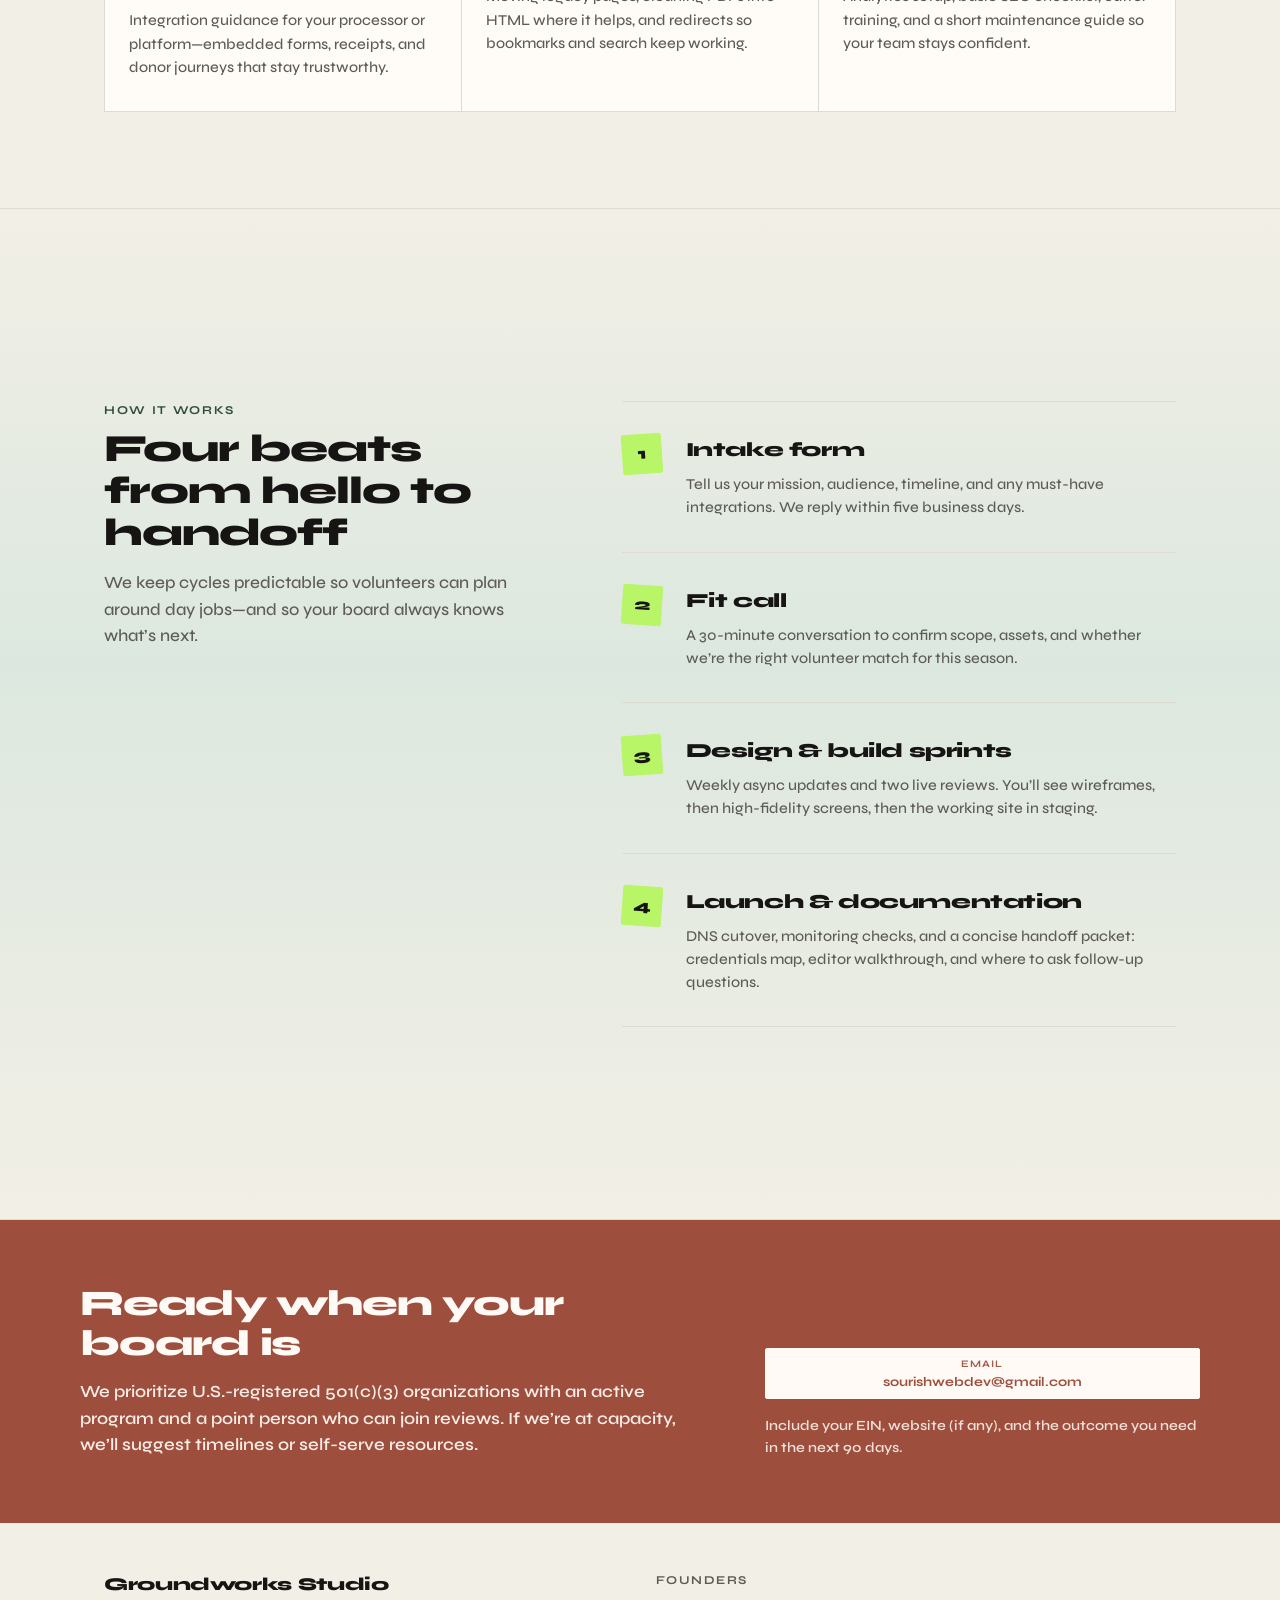
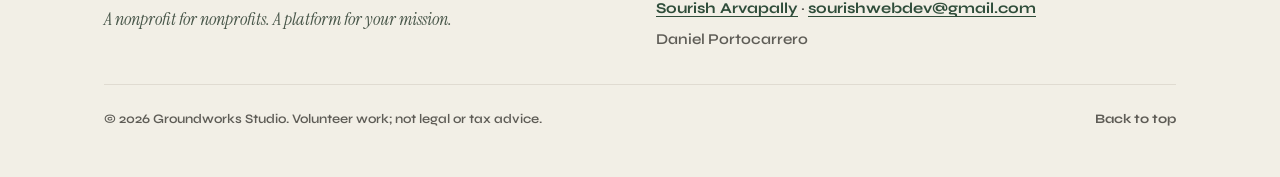
==== commit 415247e6: "Update index.html" ====
--- a/index.html
+++ b/index.html
@@ -68,7 +68,7 @@
           <dl class="hero__stats" aria-label="Impact at a glance">
             <div class="hero__stat">
               <dt class="hero__stat-label">Organizations in our pipeline</dt>
-              <dd class="hero__stat-value"><span data-count="24">0</span>+</dd>
+              <dd class="hero__stat-value"><span data-count="10">0</span>+</dd>
             </div>
             <div class="hero__stat">
               <dt class="hero__stat-label">Average turnaround</dt>
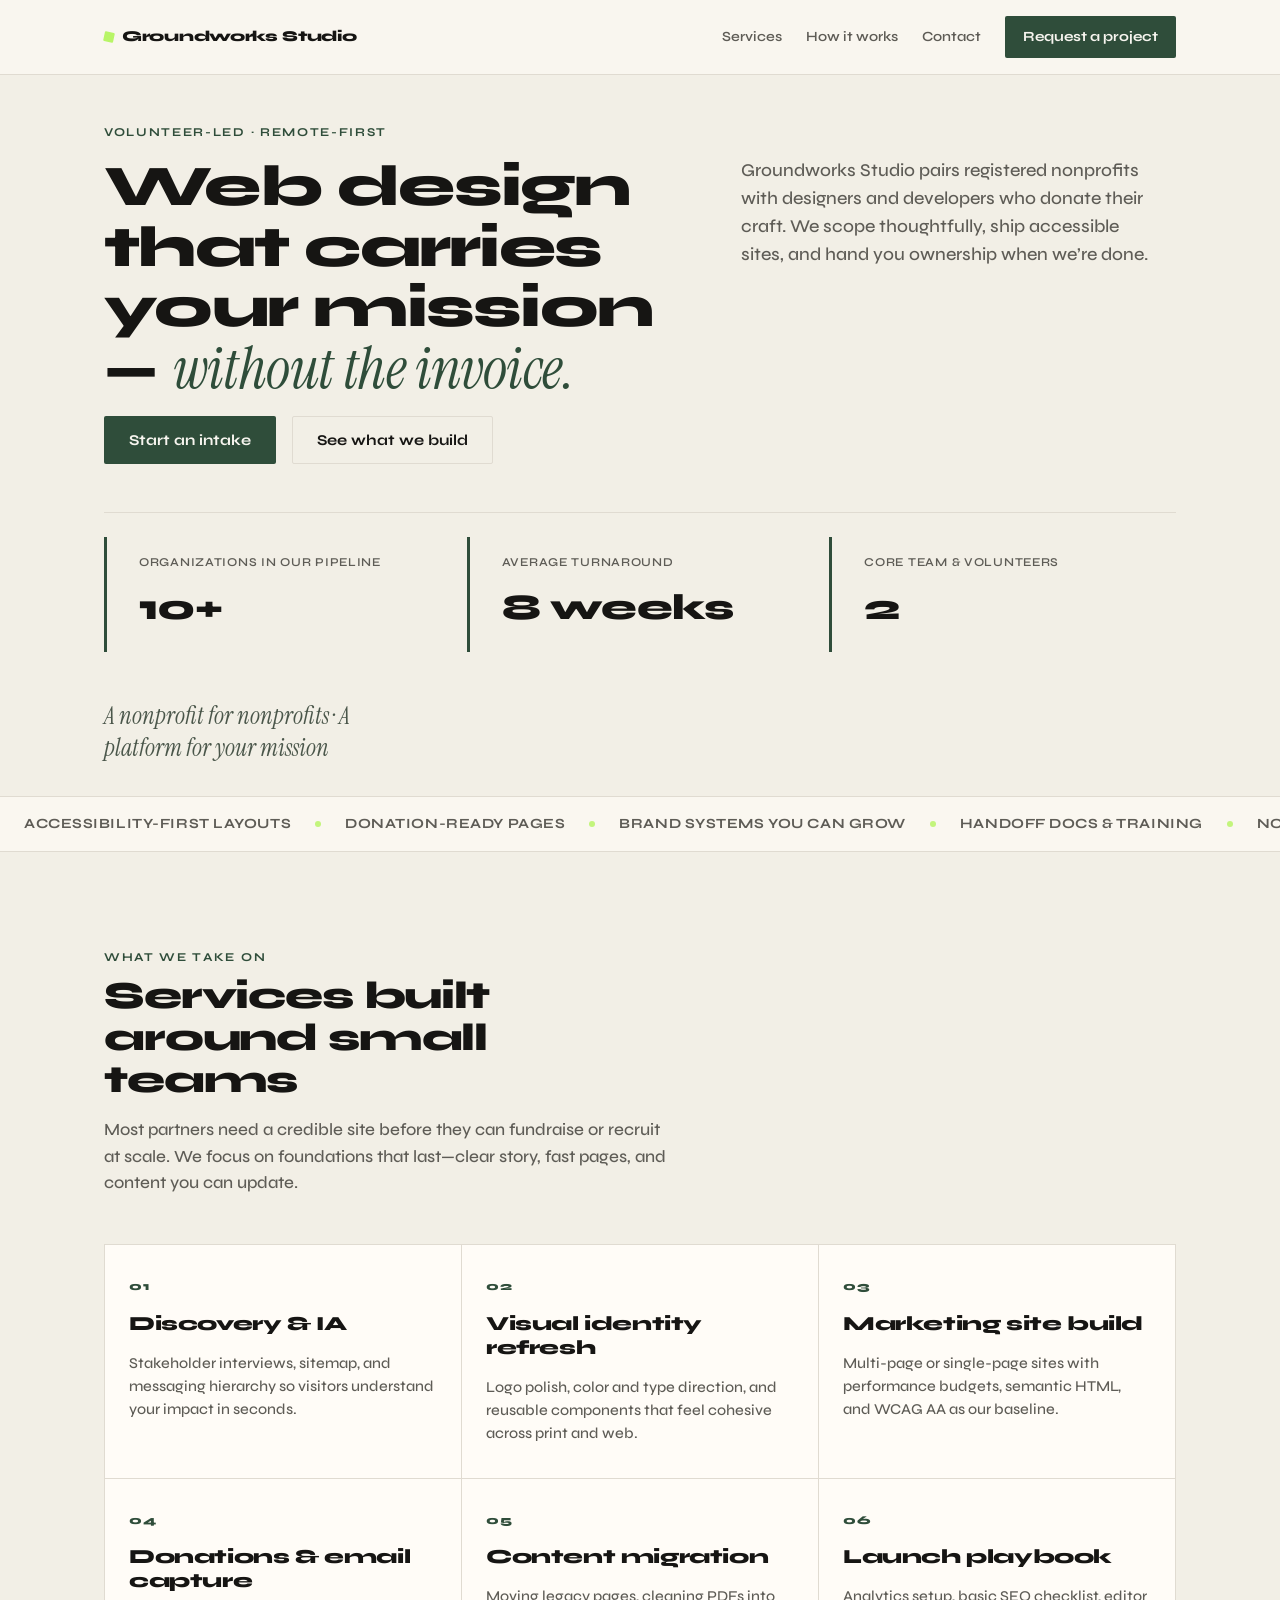
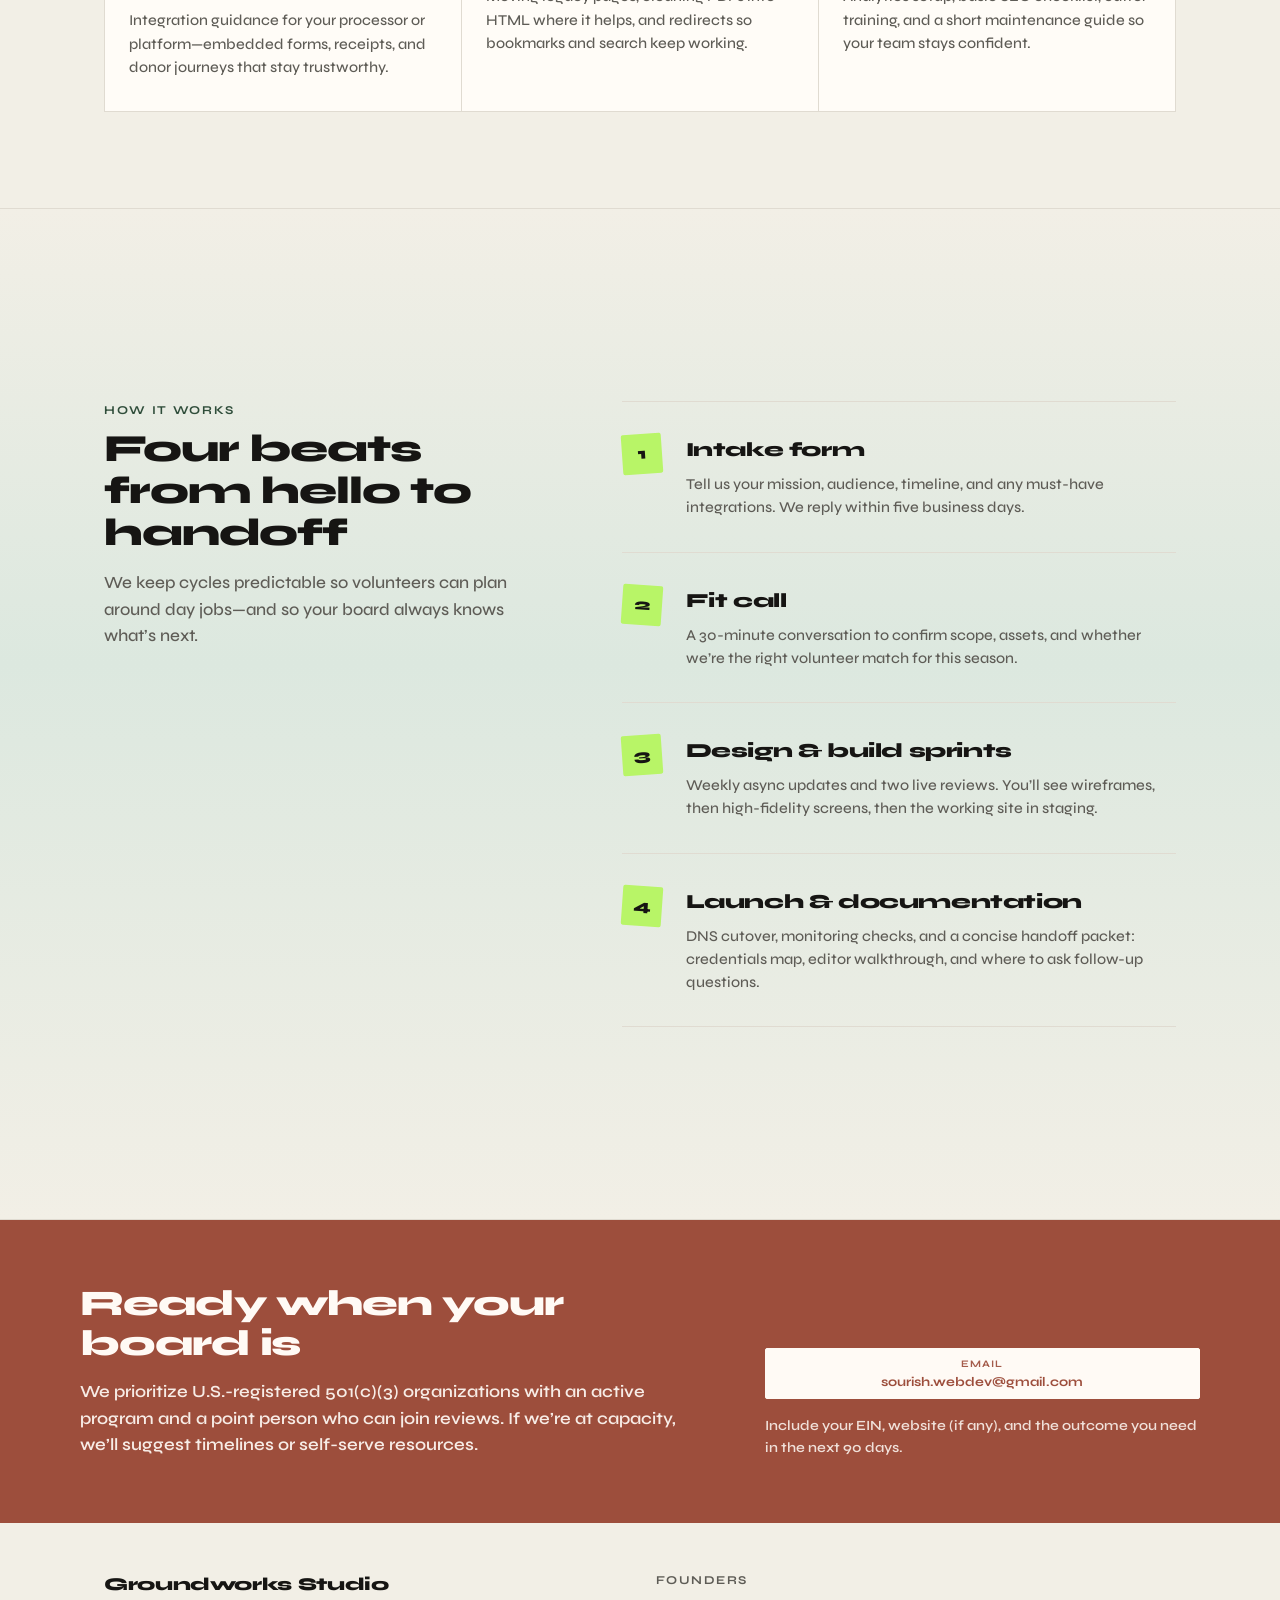
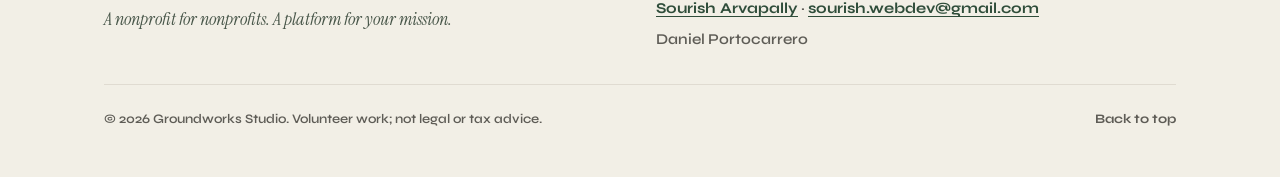
==== commit b404714e: "Update index.html" ====
--- a/index.html
+++ b/index.html
@@ -243,10 +243,10 @@
           <div class="cta-band__actions" id="contact">
             <a
               class="btn btn--dark btn--stacked"
-              href="mailto:sourishwebdev@gmail.com?subject=Groundworks%20Studio%20project%20intake"
+              href="mailto:sourish.webdev@gmail.com?subject=Groundworks%20Studio%20project%20intake"
             >
               <span class="btn__pretext">Email</span>
-              <span class="btn__email">sourishwebdev@gmail.com</span>
+              <span class="btn__email">sourish.webdev@gmail.com</span>
             </a>
             <p class="cta-band__note">
               Include your EIN, website (if any), and the outcome you need in the next 90 days.
@@ -337,7 +337,7 @@
             <li>
               <a href="https://sourishwebdev.github.io" rel="noopener noreferrer">Sourish Arvapally</a>
               ·
-              <a href="mailto:sourishwebdev@gmail.com">sourishwebdev@gmail.com</a>
+              <a href="mailto:sourish.webdev@gmail.com">sourish.webdev@gmail.com</a>
             </li>
             <li>Daniel Portocarrero</li>
           </ul>
